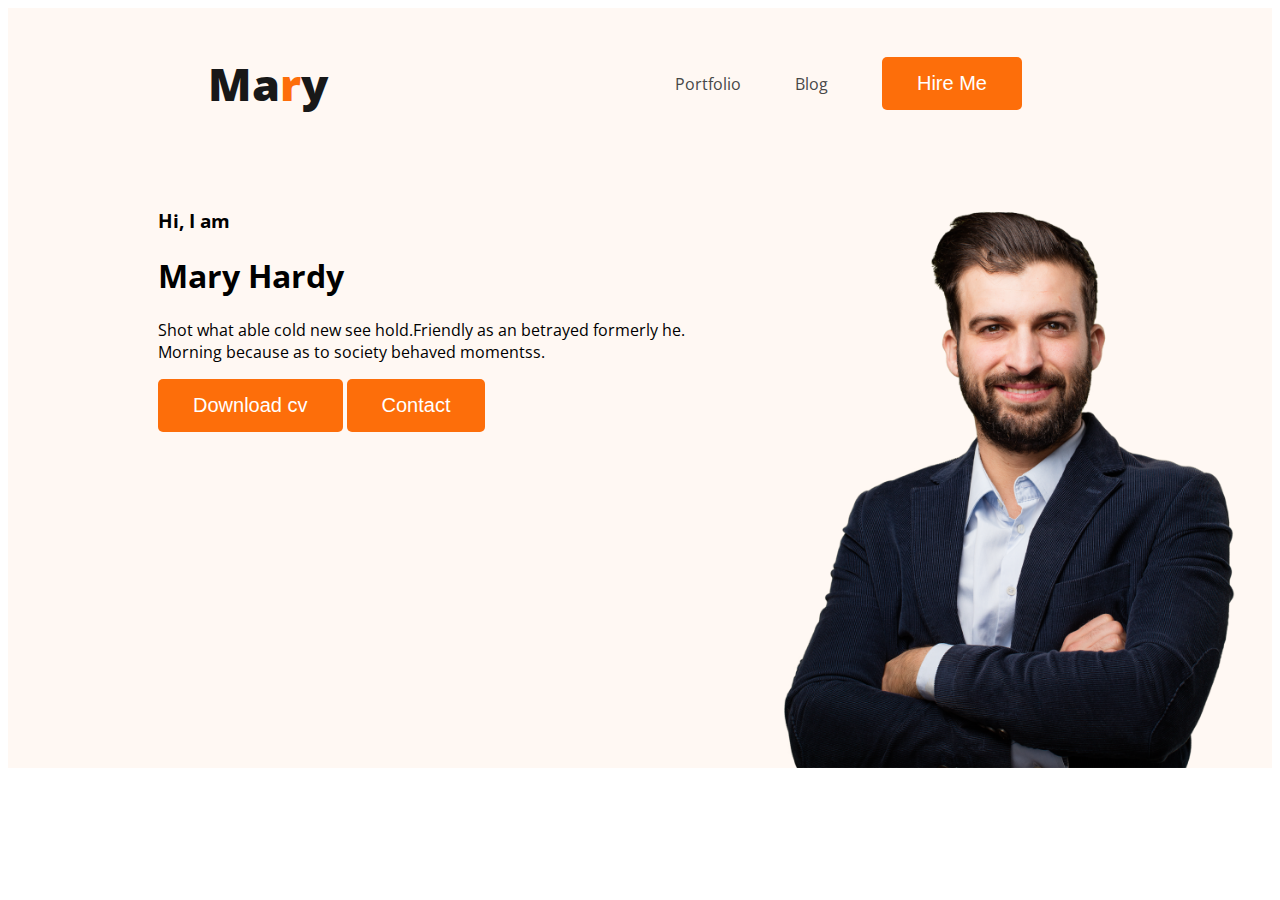
==== index.html @ 7b8a1c0c "add image" ====
<!DOCTYPE html>
<html lang="en">
<head>
    <meta charset="UTF-8">
    <meta name="viewport" content="width=device-width, initial-scale=1.0">
    <title>Web Developer Portfolio</title>
    <link rel="stylesheet" href="styles/new.css">
    <link rel="preconnect" href="https://fonts.googleapis.com">
    <link rel="preconnect" href="https://fonts.gstatic.com" crossorigin>
    <link href="https://fonts.googleapis.com/css2?family=Open+Sans:wght@800&display=swap" rel="stylesheet">
</head>
<body>
    <header class="hd">
        <nav>
            <h3 class="nav-title" >Ma<span class="texprimary">r</span>y</h3>
            <ul>
                <li><a href="">Portfolio</a></li>
                <li><a href="">Blog</a></li>
                <li><a href=""><button class="btn-prmry">Hire Me</button></a></li>
            </ul>
        </nav>
        <div class="banner">
        <div>
            <h3 class="banner-greeting">Hi, I  am</h3>
            <h1 class="banner=title">Mary Hardy</h1>
            <p>Shot what able cold new see hold.Friendly as an betrayed formerly he. Morning because as to society behaved momentss.</p>
            <button class="btn-prmry">Download cv</button>
            <button class="btn-prmry">Contact</button>
        </div>
        <img class="propic" src="images/hardy.png" alt="">
     </div>

    </header>
    <main>

    </main>
    <footer>

    </footer>
</body>
</html>
---- styles/new.css ----
nav{
    display: flex;
    justify-content: space-between;
    align-items: center;
    margin: 0 200px;
}
nav ul li{
    display: inline-flex;
}
body{
    font-family: 'Open Sans', sans-serif;
}
.nav-title{
 color: #181818;
 font-size: 45px;
 font-weight: 800;

}
.texprimary{
    color:#FD6E0A ;
}
nav li{
    list-style: none;
    margin-right: 50px;
}
nav a{
    text-decoration: none;
    color: #474747;
}
.btn-prmry{
    border-radius: 5px;
    background: #FD6E0A;
    border: 0;
    color:  #FFF;
    font-size: 20px;
    padding: 15px 35px;
    height: fit-content;
    width:fit-content ;

}
.hd{
    background: #FFF8F3;
}
.banner{
    padding: 30px 30px 0px 150px;
    display: inline-flex;
}
.banner .propic{
    width: 500px;
}
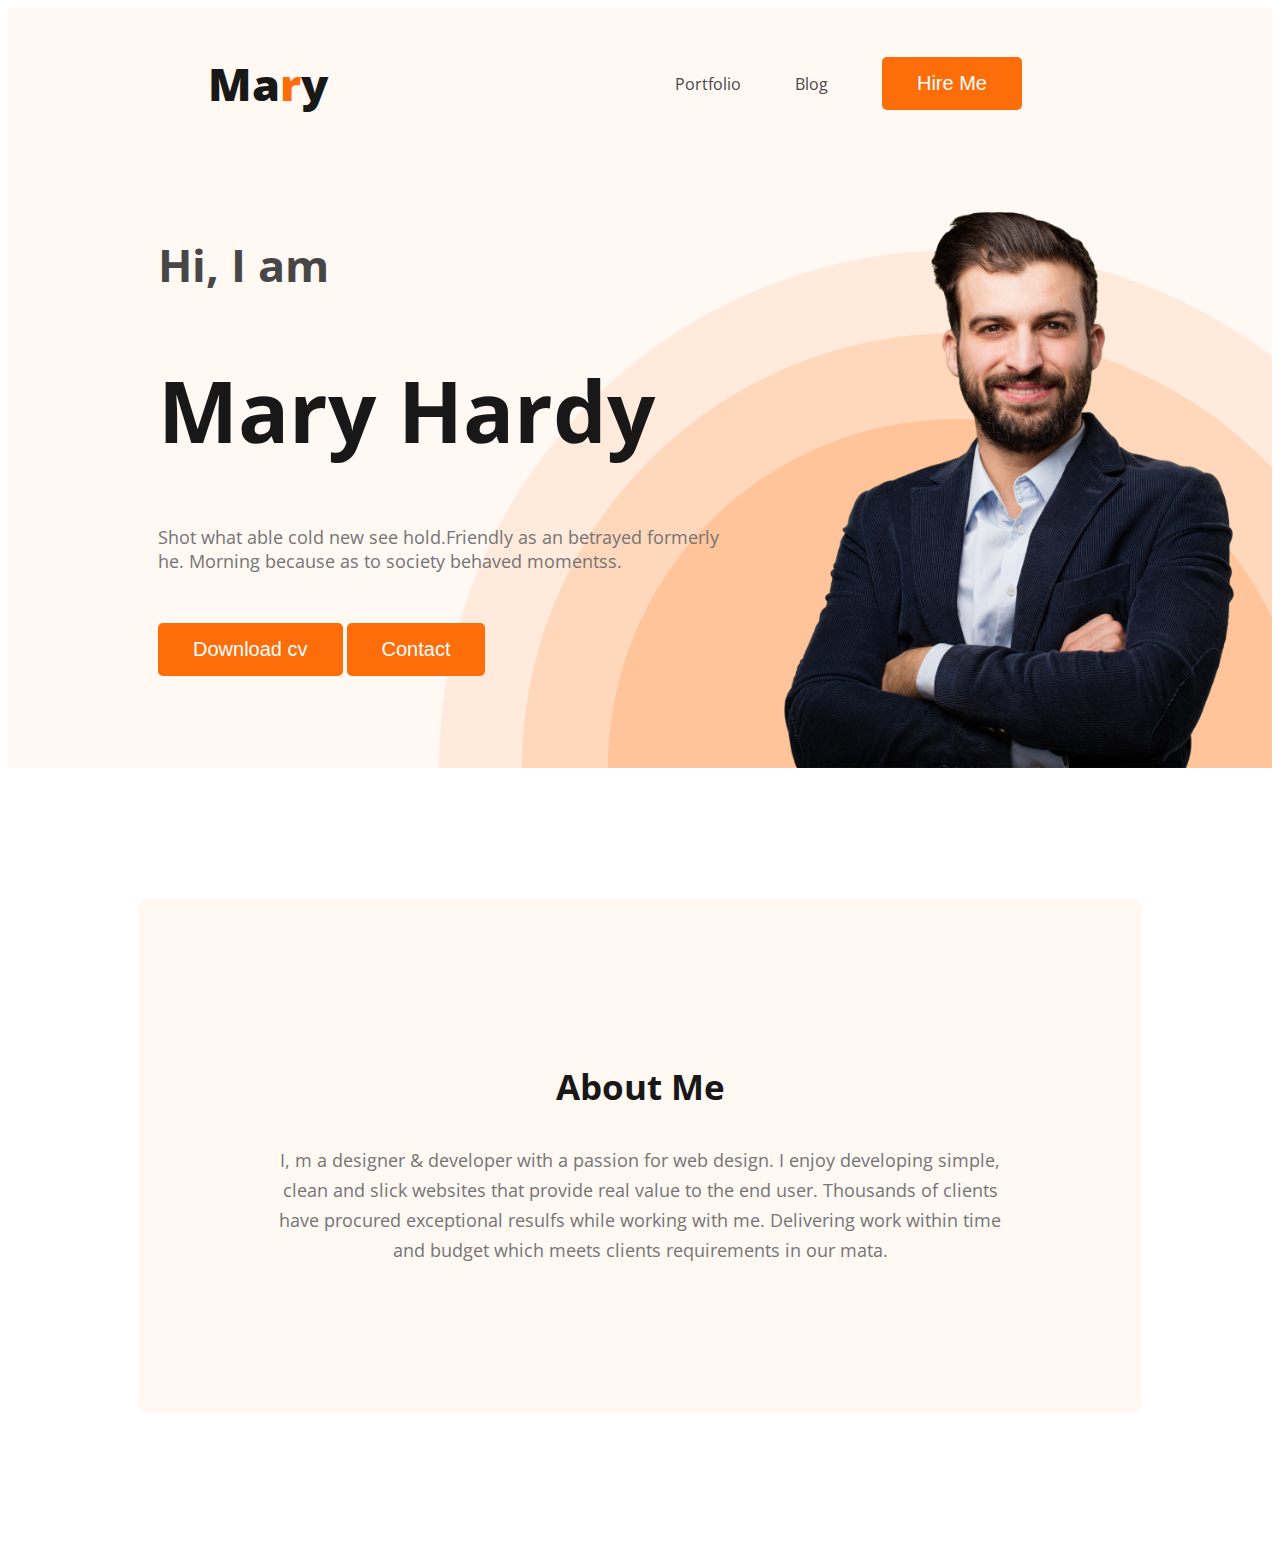
==== commit ad0a43b0: "add the description" ====
--- a/index.html
+++ b/index.html
@@ -22,8 +22,8 @@
         <div class="banner">
         <div>
             <h3 class="banner-greeting">Hi, I  am</h3>
-            <h1 class="banner=title">Mary Hardy</h1>
-            <p>Shot what able cold new see hold.Friendly as an betrayed formerly he. Morning because as to society behaved momentss.</p>
+            <h1 class="banner-title">Mary Hardy</h1>
+            <p class="hh">Shot what able cold new see hold.Friendly as an betrayed formerly he. Morning because as to society behaved momentss.</p>
             <button class="btn-prmry">Download cv</button>
             <button class="btn-prmry">Contact</button>
         </div>
@@ -32,6 +32,11 @@
 
     </header>
     <main>
+        <section class="about">
+            <h3 class="section">About Me</h3>
+            <p class="description">I, m a designer & developer with a passion for web design. I enjoy developing simple, clean and slick websites that provide real value to the end user. Thousands of clients have procured exceptional resulfs while working with me. Delivering work within time and budget which meets clients requirements in our mata.</p>
+            
+        </section>
 
     </main>
     <footer>
--- a/styles/new.css
+++ b/styles/new.css
@@ -40,6 +40,9 @@
 }
 .hd{
     background: #FFF8F3;
+    background-image: url(../images/header_bg.png);
+    background-repeat: no-repeat;
+    background-position: bottom right;
 }
 .banner{
     padding: 30px 30px 0px 150px;
@@ -47,4 +50,53 @@
 }
 .banner .propic{
     width: 500px;
+
 }
+.banner-greeting{
+    font-size: 45px;
+    color: #474747;
+    margin-bottom: 0;
+}
+.banner-title{
+    font-size: 85px;
+    font-weight: 700;
+    color: #181818;
+    margin-top: 5;
+    margin-bottom: 20;
+}
+.hh{
+     color:  #757575;
+
+     font-size: 18px;
+
+     font-weight: 400;
+
+     margin-bottom: 50px;
+}
+.about{
+    padding: 130px;
+    border-radius: 10px;
+    background: #FFF8F3;
+    margin: 130px;
+
+}
+.section{
+    color:  #181818;
+    text-align: center;
+    
+    font-size: 35px;
+    
+    font-weight: 700;
+    
+}
+.description{
+    color: #757575;
+ text-align: center;
+
+ font-size: 18px;
+
+ font-weight: 400;
+ line-height: 30px;
+ 
+
+}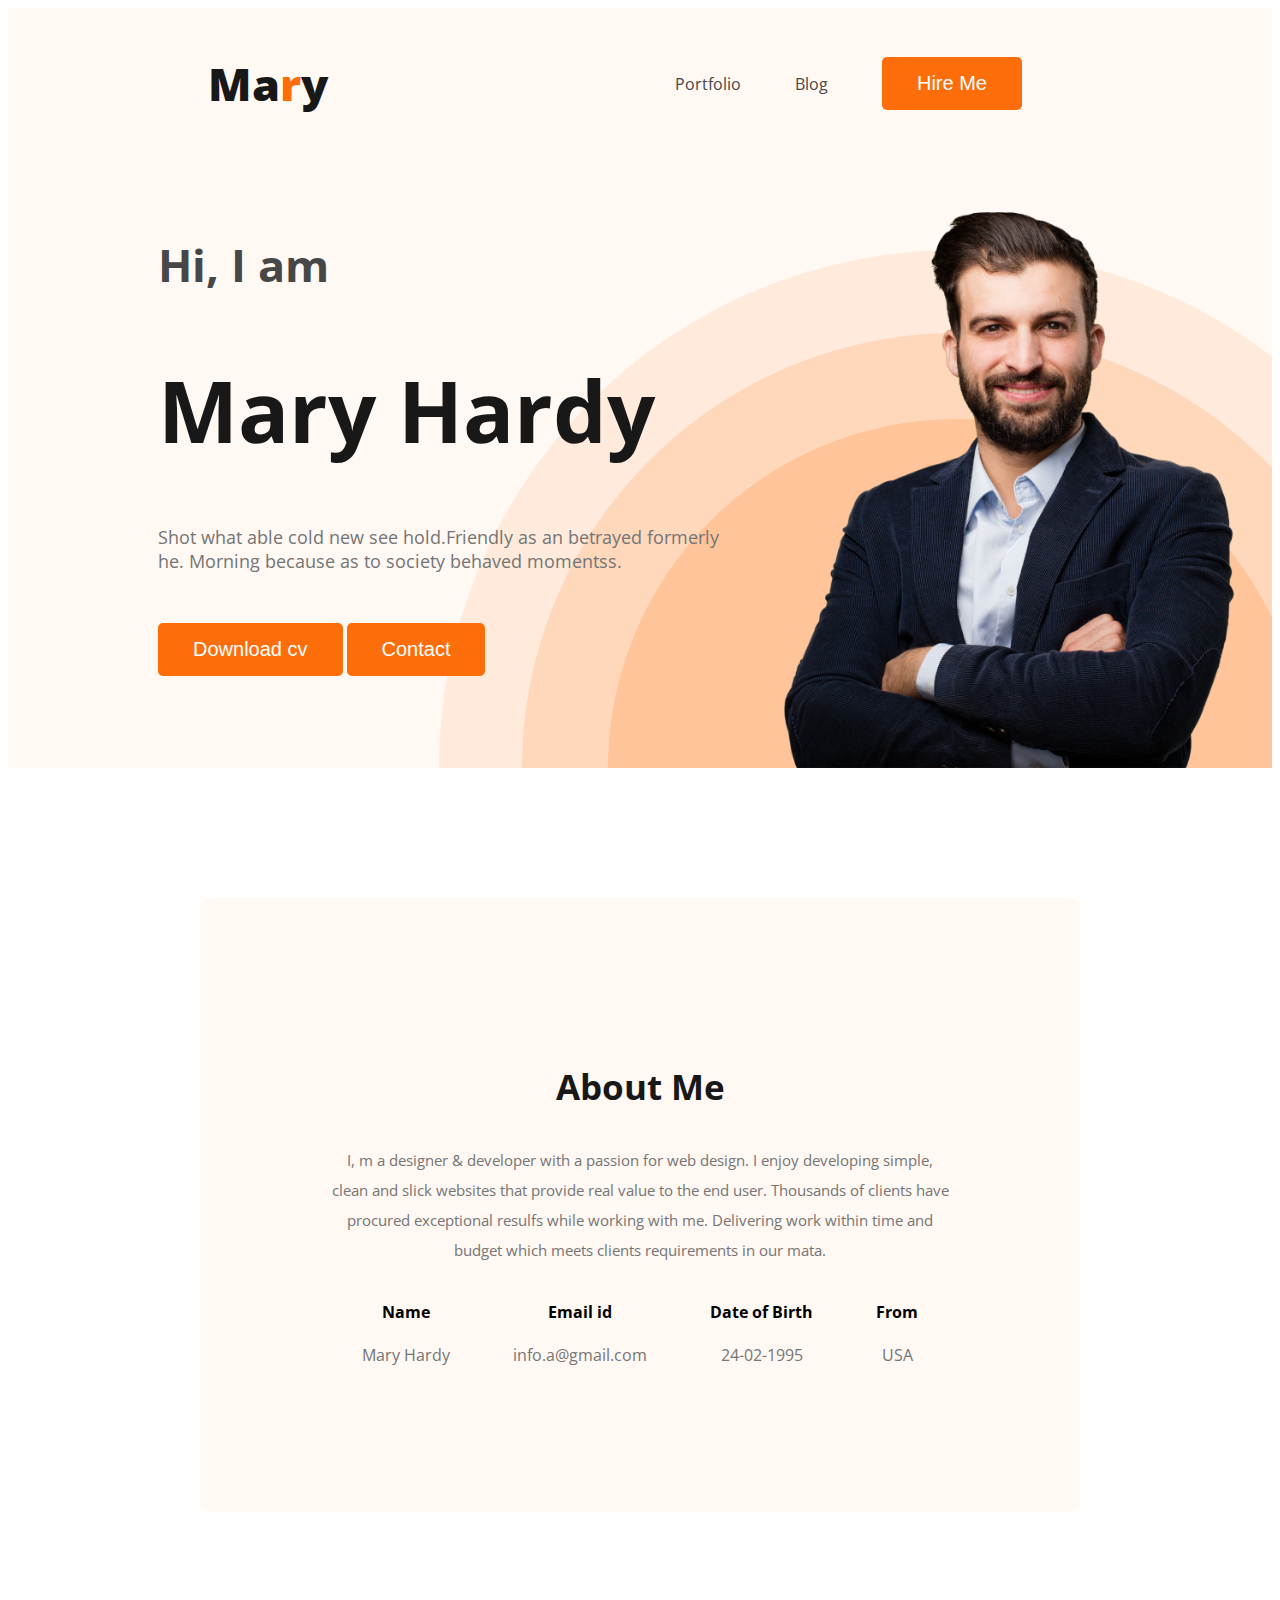
==== commit 19911198: "add the description" ====
--- a/index.html
+++ b/index.html
@@ -35,6 +35,24 @@
         <section class="about">
             <h3 class="section">About Me</h3>
             <p class="description">I, m a designer & developer with a passion for web design. I enjoy developing simple, clean and slick websites that provide real value to the end user. Thousands of clients have procured exceptional resulfs while working with me. Delivering work within time and budget which meets clients requirements in our mata.</p>
+            <div class="container">
+                <div class="about-inf">
+                    <h4 class="info-title">Name</h4>
+                    <p class="info-description">Mary Hardy</p>
+                </div>
+                <div class="about-inf">
+                    <h4 class="info-title">Email id</h4>
+                    <p class="info-description">info.a@gmail.com</p>
+                </div>
+                <div class="about-inf">
+                    <h4 class="info-title">Date of Birth</h4>
+                    <p class="info-description">24-02-1995</p>
+                </div>
+                <div class="about-inf">
+                    <h4 class="info-title">From</h4>
+                    <p class="info-description">USA</p>
+                </div>
+            </div>
             
         </section>
 
--- a/styles/new.css
+++ b/styles/new.css
@@ -93,10 +93,25 @@
     color: #757575;
  text-align: center;
 
- font-size: 18px;
+ font-size: 15px;
 
  font-weight: 400;
  line-height: 30px;
  
 
+}
+main{
+    max-width: 1140px;
+    margin: 0 auto;
+}
+ .container{ 
+     display: flex; 
+     justify-content: space-around; 
+}
+.about-inf{
+    text-align: center;
+}
+.info-description{
+    font-style: ;
+    color: #757575;
 }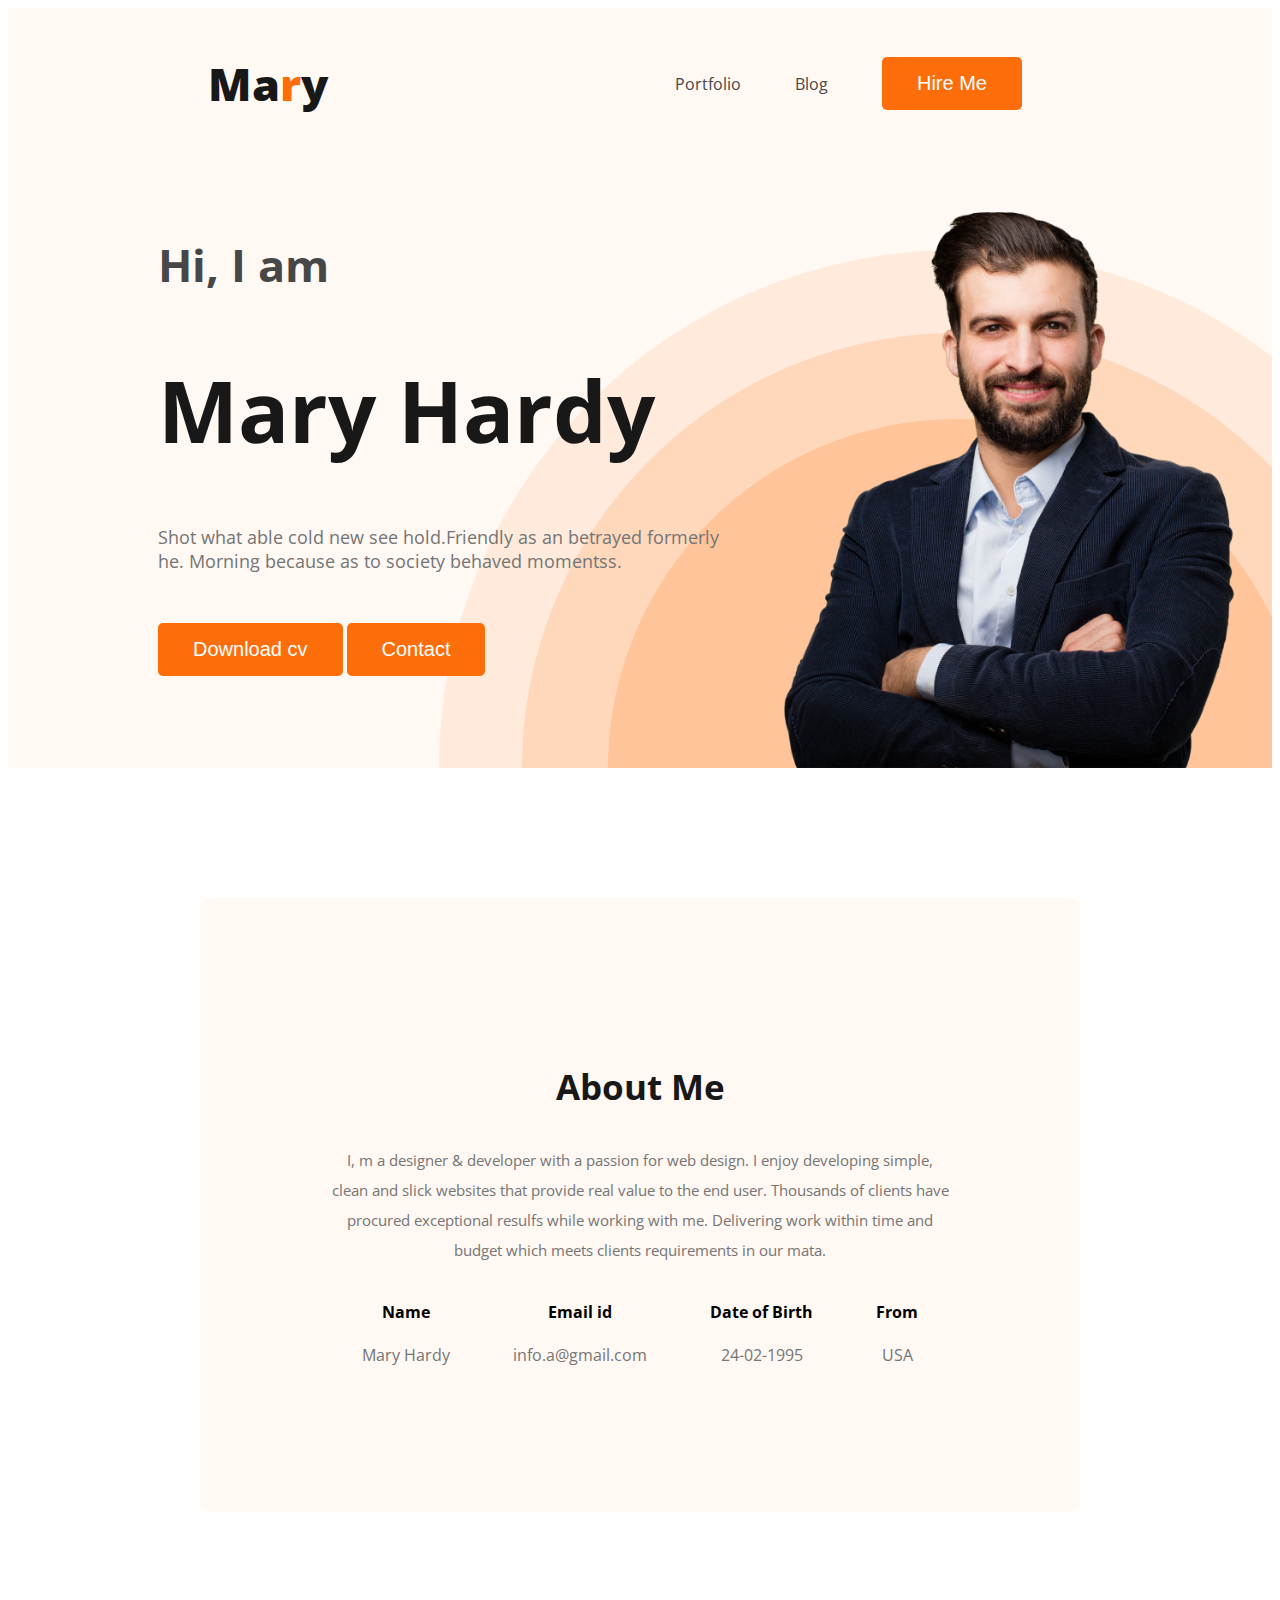
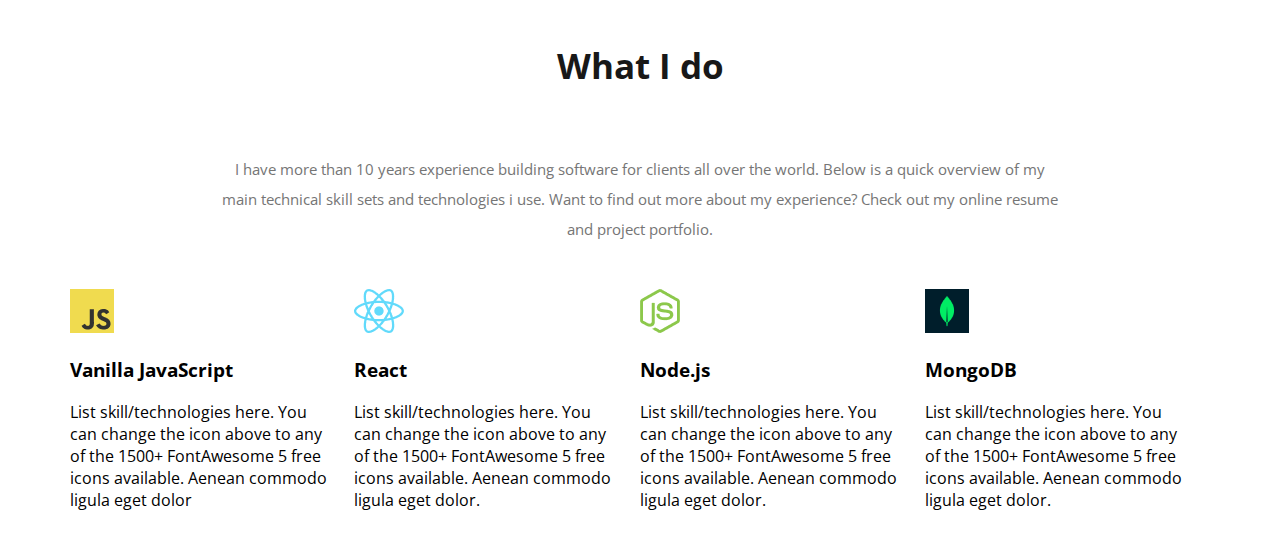
==== commit 83222123: "add" ====
--- a/index.html
+++ b/index.html
@@ -55,6 +55,32 @@
             </div>
             
         </section>
+        <section>
+            <h3 class="section">What I do</h3>
+            <p id="what" class="description">I have more than 10 years experience building software for clients all over the world. Below is a quick overview of my main technical skill sets and technologies i use. Want to find out more about my experience? Check out my online resume and project portfolio.</p>
+            <div class="skills">
+                <div class="skill">
+                    <img src="images/icons/js.png" alt="">
+                    <h3 class="skill-title">Vanilla JavaScript</h3>
+                    <p class="skill-description">List skill/technologies here. You can change the icon above to any of the 1500+ FontAwesome 5 free icons available. Aenean commodo ligula eget dolor</p>
+                </div>
+                <div class="skill">
+                    <img src="images/icons/react.png" alt="">
+                    <h3 class="skill-title">React</h3>
+                    <p class="skill-description">List skill/technologies here. You can change the icon above to any of the 1500+ FontAwesome 5 free icons available. Aenean commodo ligula eget dolor.</p>
+                </div>
+                <div class="skill">
+                    <img src="images/icons/nodejs.png" alt="">
+                    <h3 class="skill-title">Node.js</h3>
+                    <p class="skill-description">List skill/technologies here. You can change the icon above to any of the 1500+ FontAwesome 5 free icons available. Aenean commodo ligula eget dolor.</p>
+                </div>
+                <div class="skill">
+                    <img src="images/icons/mongo.png" alt="">
+                    <h3 class="skill-title">MongoDB</h3>
+                    <p class="skill-description">List skill/technologies here. You can change the icon above to any of the 1500+ FontAwesome 5 free icons available. Aenean commodo ligula eget dolor.</p>
+                </div>
+            </div>
+        </section>
 
     </main>
     <footer>
--- a/styles/new.css
+++ b/styles/new.css
@@ -114,4 +114,14 @@
 .info-description{
     font-style: ;
     color: #757575;
+}
+#what{
+    padding: 30px 150px;
+}
+.skills{
+    display: flex;
+}
+.skill{
+    padding: 151px 33px 30 px 33px;
+    margin-right: 25px;
 }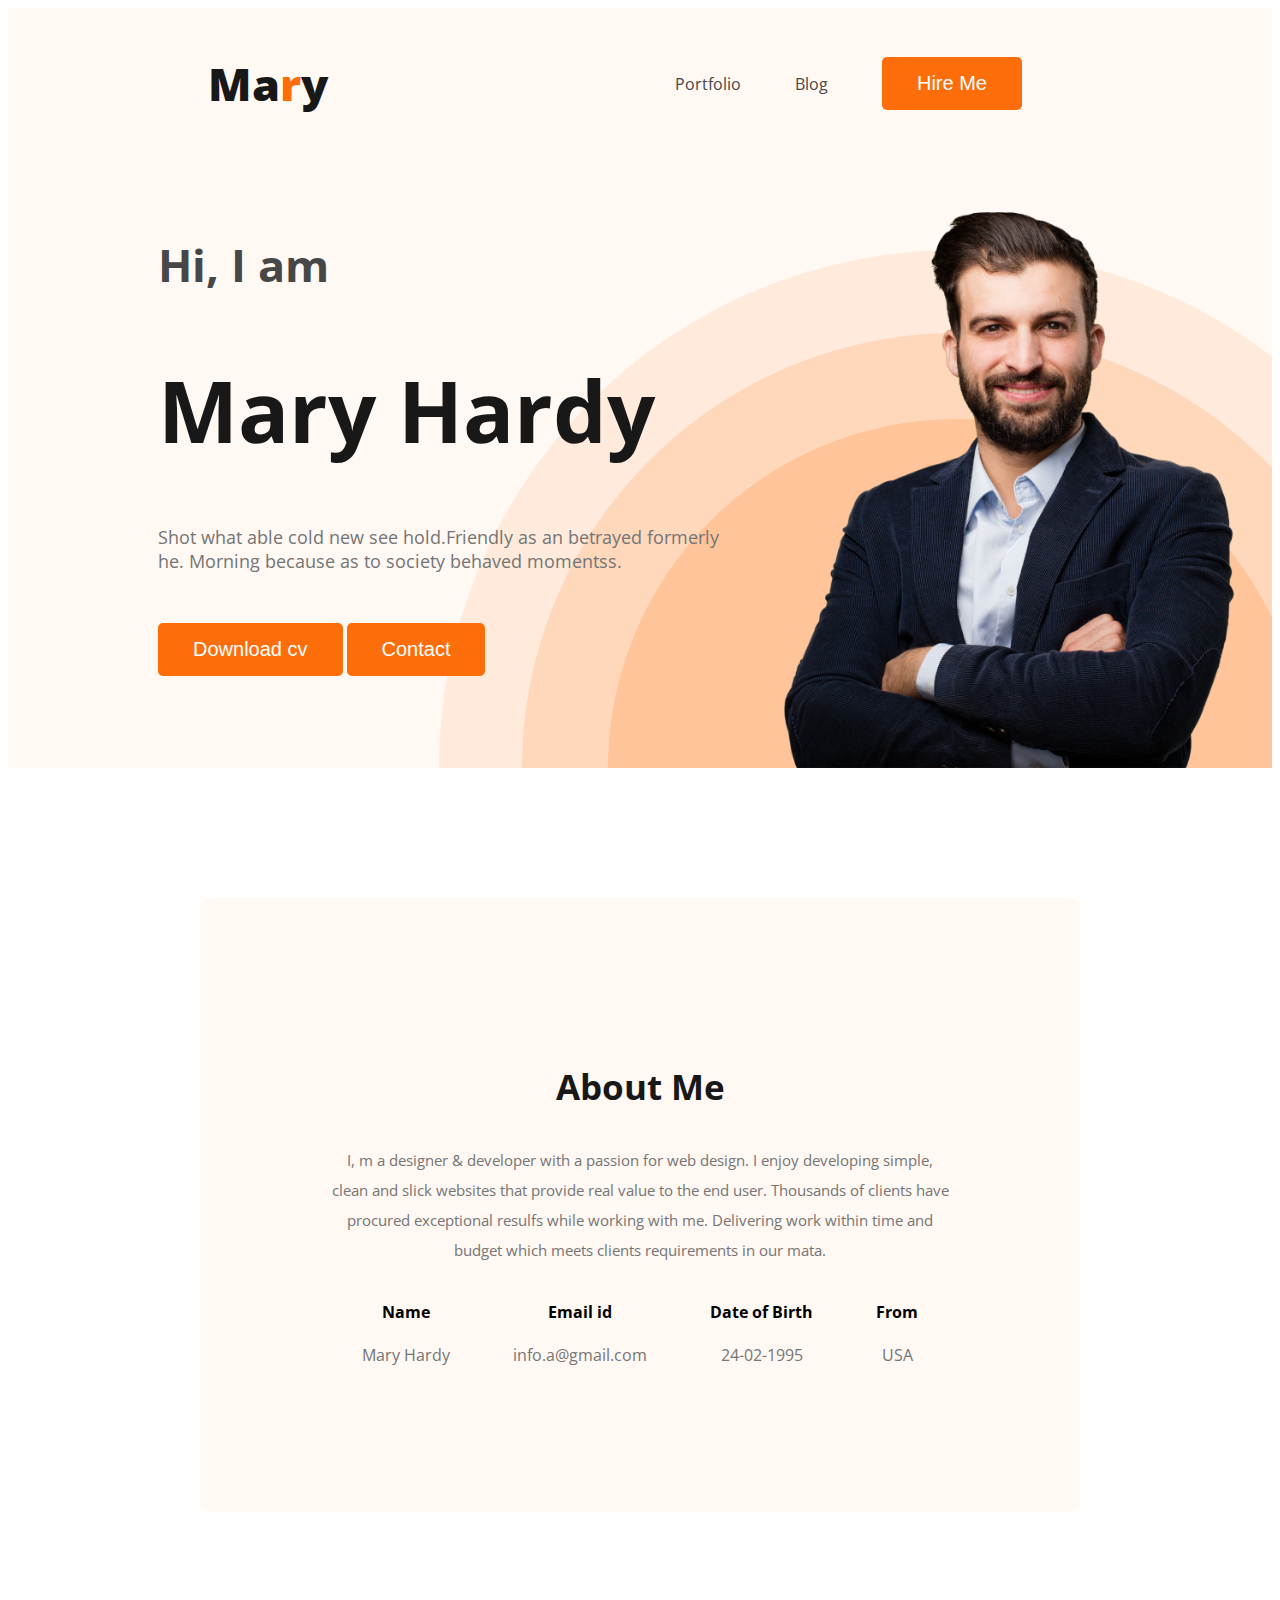
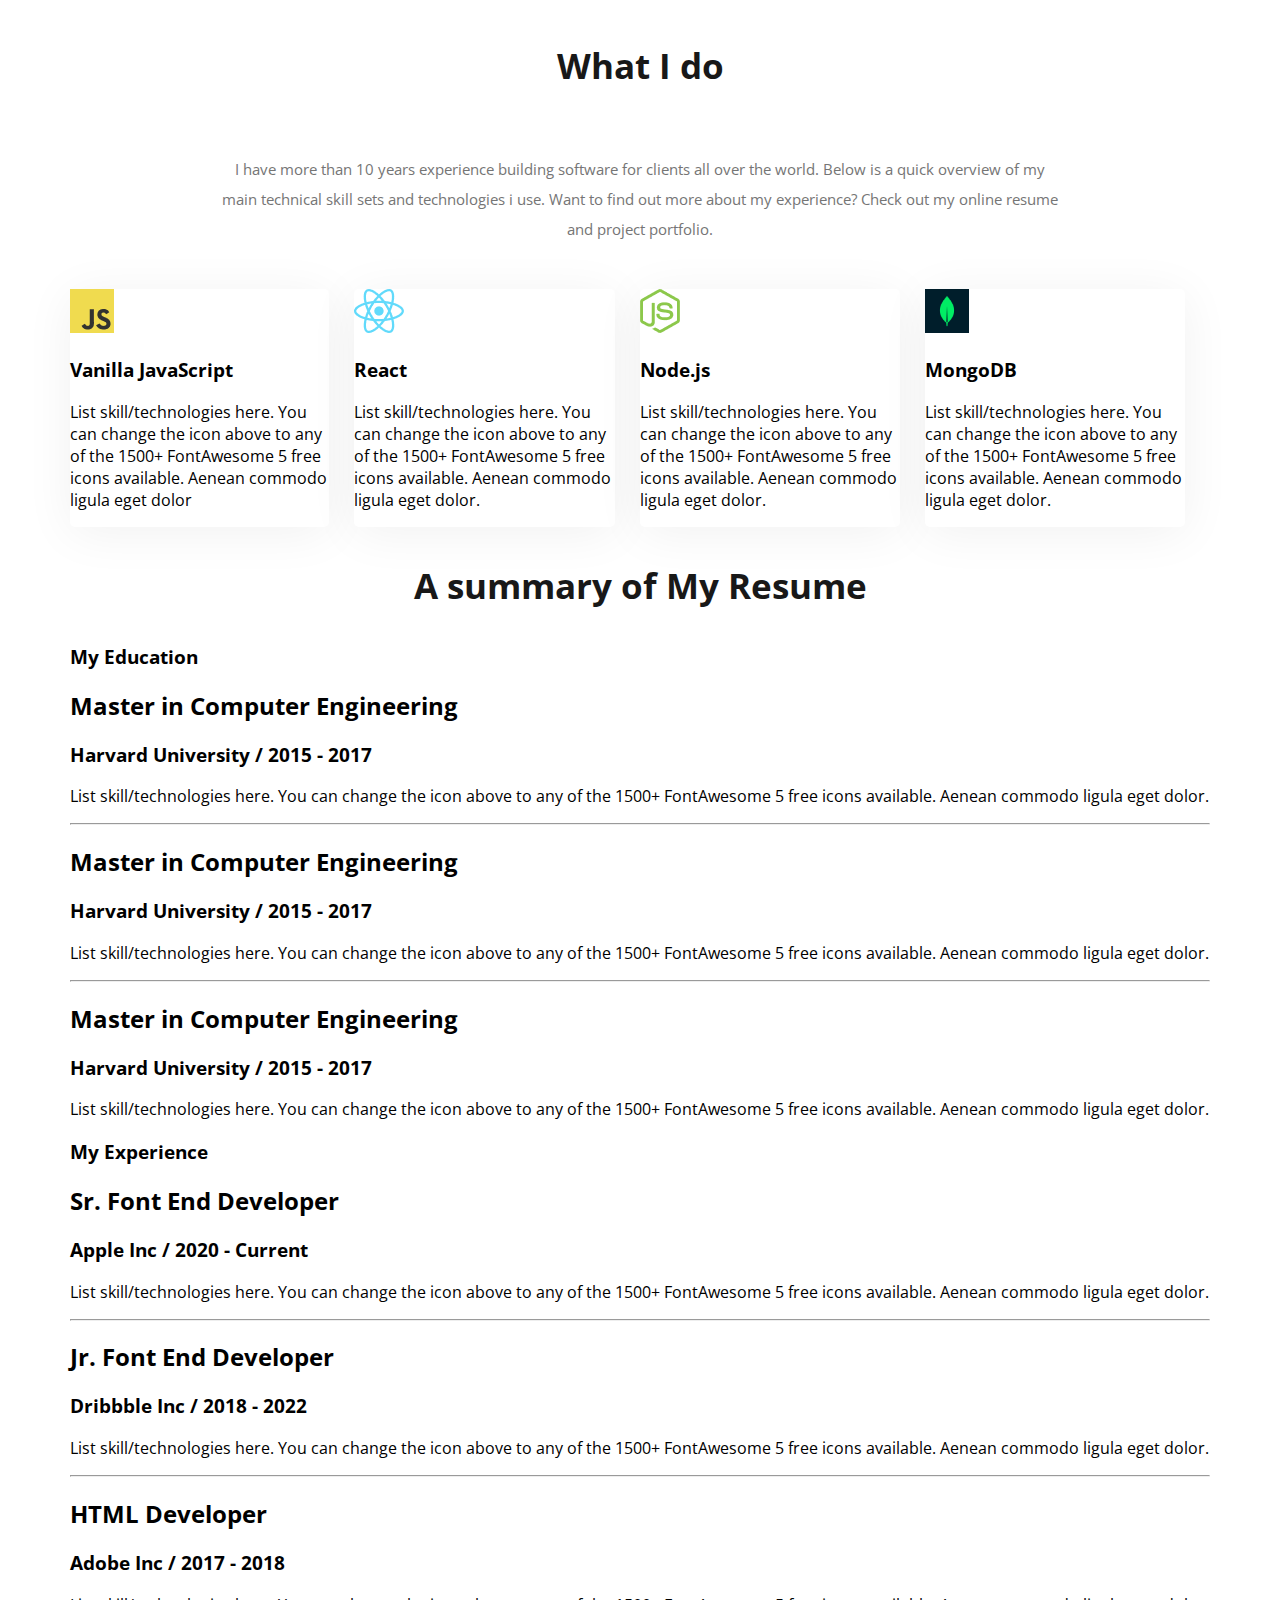
==== commit 528b6c6b: "add" ====
--- a/index.html
+++ b/index.html
@@ -81,6 +81,66 @@
                 </div>
             </div>
         </section>
+        <section>
+            <h3 class="section">A summary of My Resume</h3>
+            <div class="resume">
+                <div class="resume-col">
+                        <h3 class="resume-title">My Education</h3>
+                        <div class="resume-item">
+                            
+                            <h2 class="resume-item-title">Master in Computer Engineering</h2>
+                            <h3 class="resume-item-insitute">Harvard University / 2015 - 2017</h3>
+                            <p class="resume-item-des">List skill/technologies here. You can change the icon above 
+                                to any of the 1500+ FontAwesome 5 free icons available. Aenean commodo ligula eget dolor.</p>
+                        </div>
+                        <hr>
+                        <div class="resume-item">
+                            
+                            <h2 class="resume-item-title">Master in Computer Engineering</h2>
+                            <h3 class="resume-item-insitute">Harvard University / 2015 - 2017</h3>
+                            <p class="resume-item-des">List skill/technologies here. You can change the icon above 
+                                to any of the 1500+ FontAwesome 5 free icons available. Aenean commodo ligula eget dolor.</p>
+                        </div>
+                        <hr>
+                        <div class="resume-item">
+                            
+                            <h2 class="resume-item-title">Master in Computer Engineering</h2>
+                            <h3 class="resume-item-insitute">Harvard University / 2015 - 2017</h3>
+                            <p class="resume-item-des">List skill/technologies here. You can change the icon above 
+                                to any of the 1500+ FontAwesome 5 free icons available. Aenean commodo ligula eget dolor.</p>
+                        </div>
+                </div>
+                <div class="resume-col">
+                    <h3 class="resume-title">My Experience</h3>
+                    <div class="resume-item">
+                        
+                        <h2 class="resume-item-title">Sr. Font End Developer</h2>
+                        <h3 class="resume-item-insitute">Apple Inc / 2020 - Current</h3>
+                        <p class="resume-item-des">List skill/technologies here. You can change the icon above 
+                            to any of the 1500+ FontAwesome 5 free icons available. Aenean commodo ligula eget dolor.</p>
+                    </div>
+                    <hr>
+                    <div class="resume-item">
+                        
+                        <h2 class="resume-item-title">Jr. Font End Developer</h2>
+                        <h3 class="resume-item-insitute">Dribbble Inc / 2018 - 2022</h3>
+                        <p class="resume-item-des">List skill/technologies here. You can change the icon above 
+                            to any of the 1500+ FontAwesome 5 free icons available. Aenean commodo ligula eget dolor.</p>
+                    </div>
+                    <hr>
+                    <div class="resume-item">
+                        
+                        <h2 class="resume-item-title">HTML Developer</h2>
+                        <h3 class="resume-item-insitute">Adobe Inc / 2017 - 2018</h3>
+                        <p class="resume-item-des">List skill/technologies here. You can change the icon above 
+                            to any of the 1500+ FontAwesome 5 free icons available. Aenean commodo ligula eget dolor.</p>
+                    </div>
+            </div>
+            
+                
+            </div>
+
+        </section>
 
     </main>
     <footer>
--- a/styles/new.css
+++ b/styles/new.css
@@ -120,8 +120,22 @@
 }
 .skills{
     display: flex;
-}
+    box-shadow: 2px #757575;
 .skill{
     padding: 151px 33px 30 px 33px;
     margin-right: 25px;
+    border-radius: 5px;
+    background: #FFF;
+    box-shadow: 0px 6px 50px 0px rgba(0, 0, 0, 0.06); 
+}
+.resume-title{
+    color:  #474747;
+
+ font-size: 30px;
+
+ font-weight: 700;
+
+}
+.resume-item{
+    display: flex;
 }